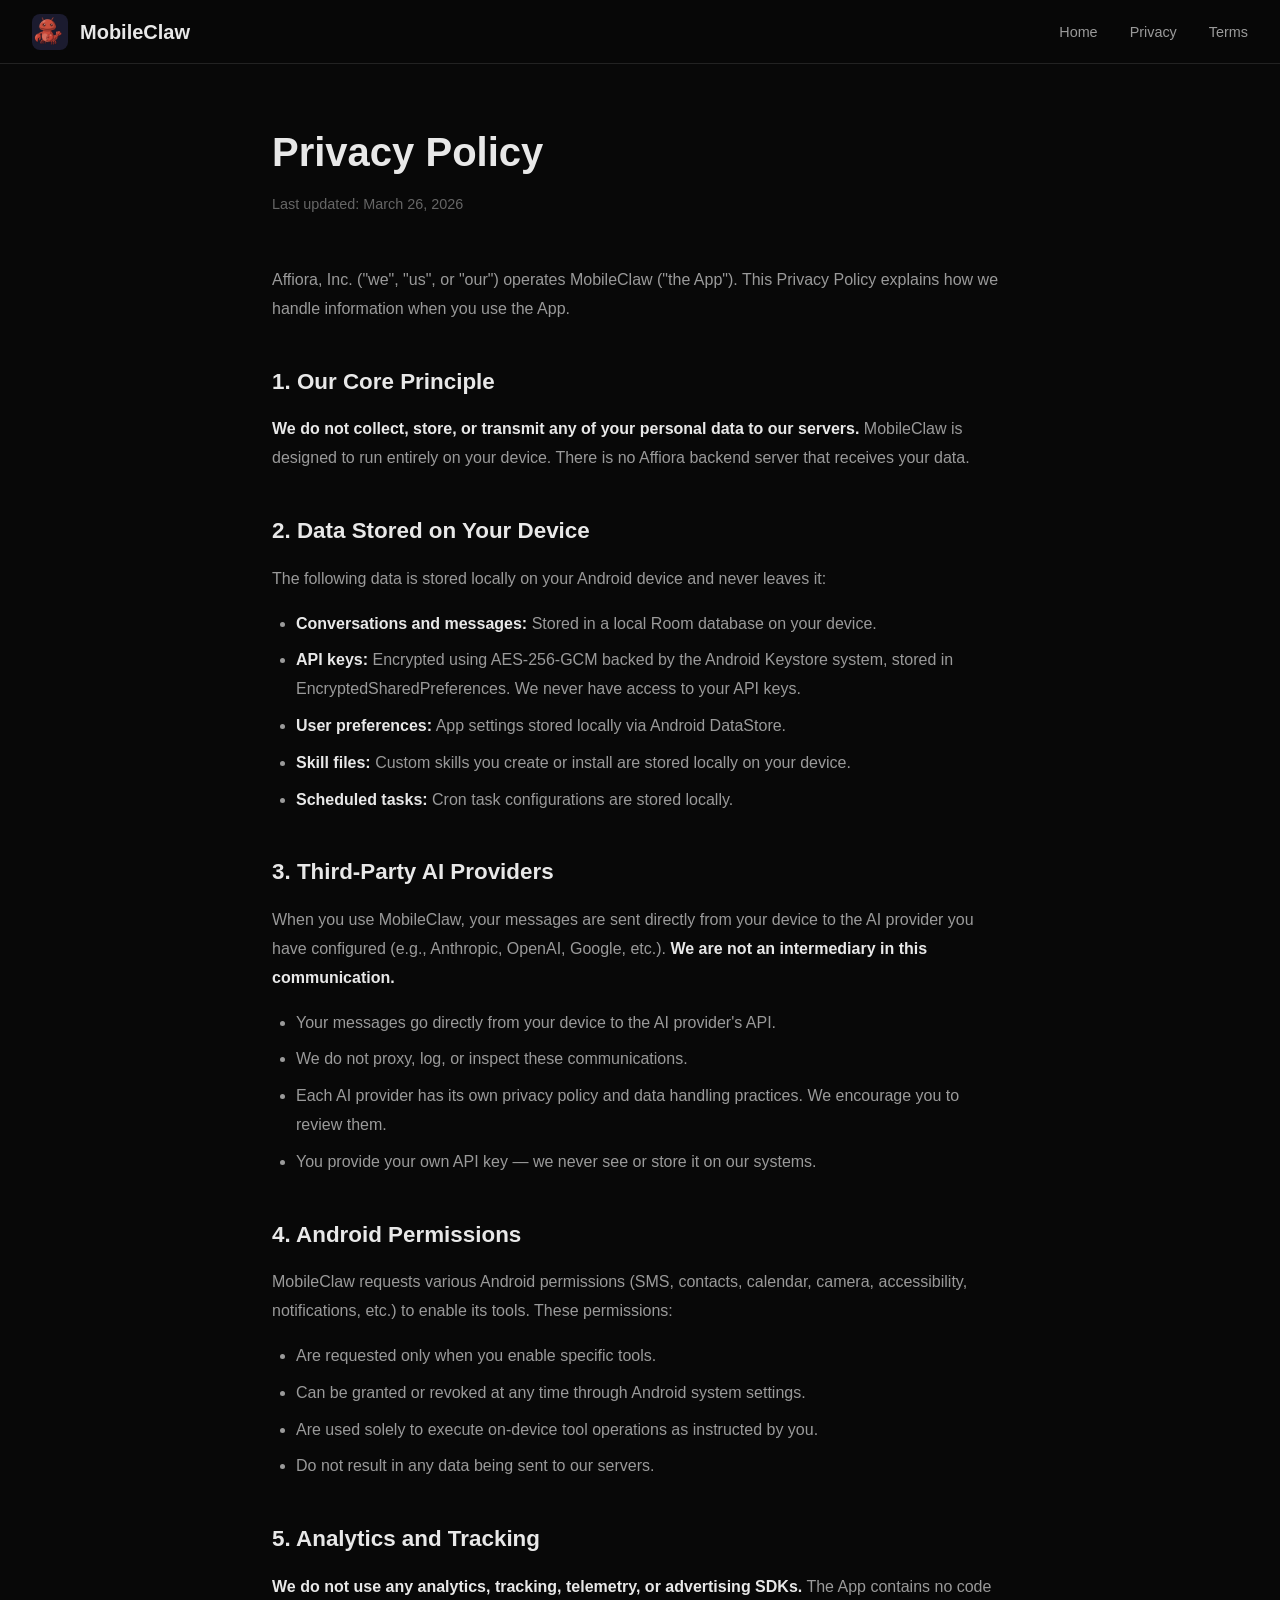
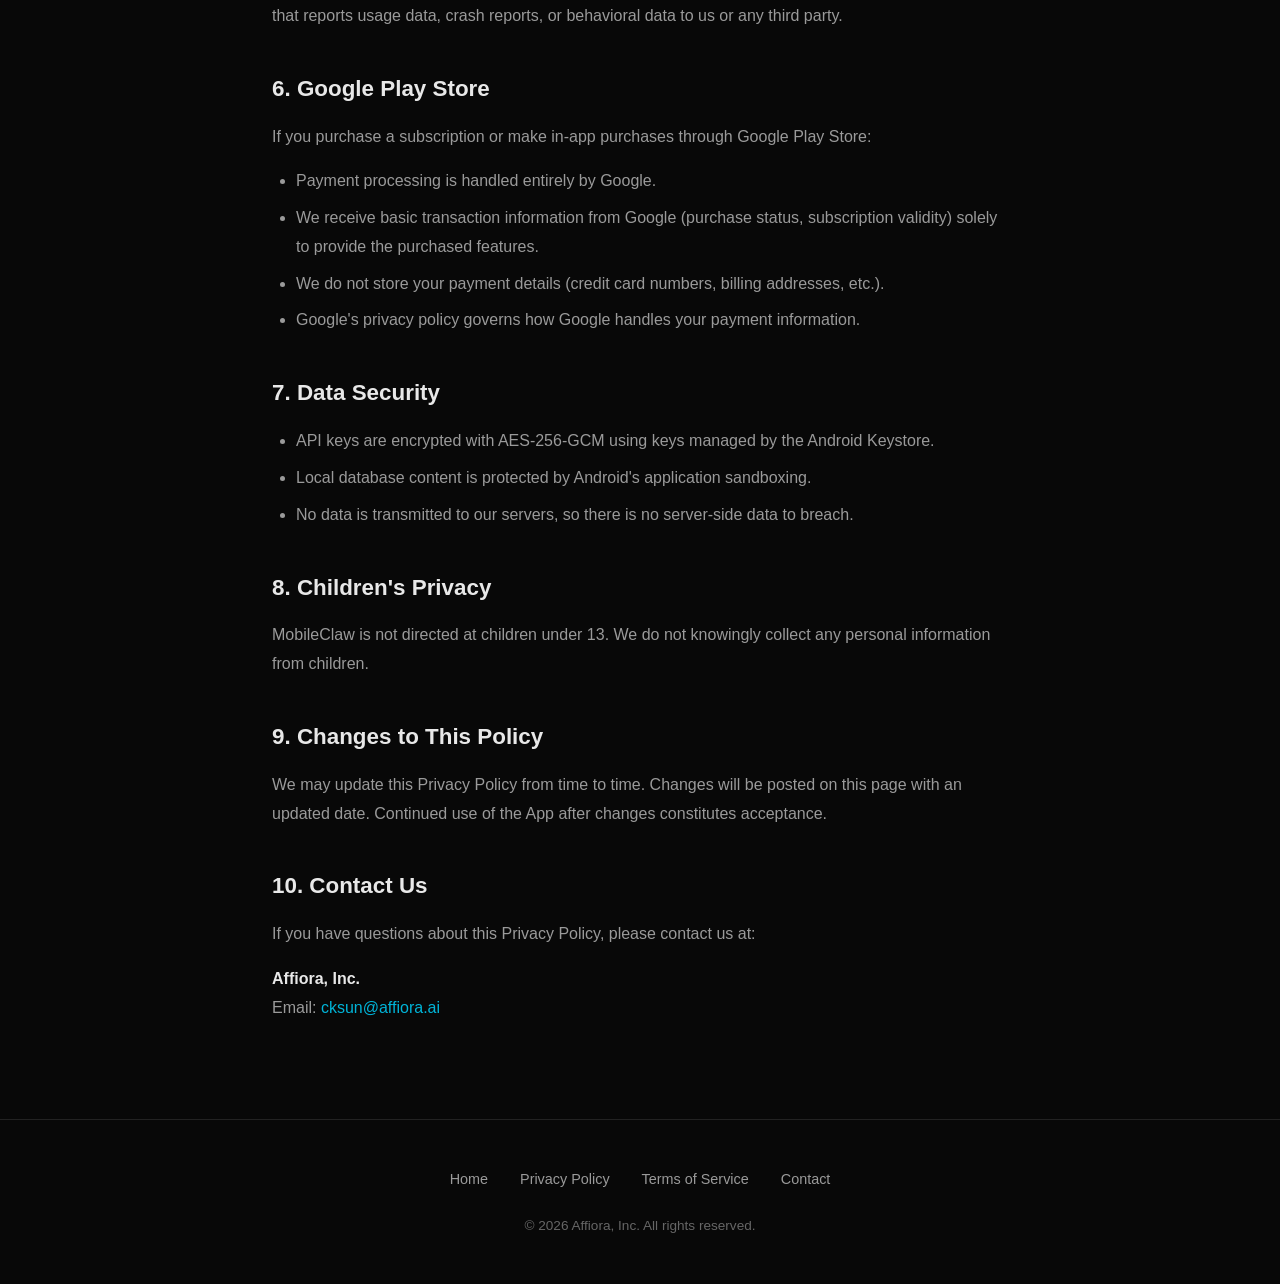
==== website/privacy.html @ 276eacce "Fix blackbox security vulnerabilities + crash protection Security (CRITICAL): - Strip __confirmed fr" ====
<!doctype html>
<html lang="en">
    <head>
        <meta charset="UTF-8" />
        <meta name="viewport" content="width=device-width, initial-scale=1.0" />
        <title>Privacy Policy — MobileClaw</title>
        <meta
            name="description"
            content="MobileClaw Privacy Policy. We don't collect your data."
        />
        <link rel="icon" href="assets/ic_launcher.png" type="image/png" />
        <link rel="stylesheet" href="style.css" />
    </head>
    <body>
        <nav class="navbar">
            <a href="/" class="navbar-brand">
                <img src="assets/ic_launcher.png" alt="MobileClaw" />
                <span>MobileClaw</span>
            </a>
            <ul class="navbar-links">
                <li><a href="/">Home</a></li>
                <li><a href="privacy.html">Privacy</a></li>
                <li><a href="terms.html">Terms</a></li>
            </ul>
        </nav>

        <main class="legal-page">
            <h1>Privacy Policy</h1>
            <p class="last-updated">Last updated: March 26, 2026</p>

            <p>
                Affiora, Inc. ("we", "us", or "our") operates MobileClaw ("the
                App"). This Privacy Policy explains how we handle information
                when you use the App.
            </p>

            <h2>1. Our Core Principle</h2>
            <p>
                <strong
                    >We do not collect, store, or transmit any of your personal
                    data to our servers.</strong
                >
                MobileClaw is designed to run entirely on your device. There is
                no Affiora backend server that receives your data.
            </p>

            <h2>2. Data Stored on Your Device</h2>
            <p>
                The following data is stored locally on your Android device and
                never leaves it:
            </p>
            <ul>
                <li>
                    <strong>Conversations and messages:</strong> Stored in a
                    local Room database on your device.
                </li>
                <li>
                    <strong>API keys:</strong> Encrypted using AES-256-GCM
                    backed by the Android Keystore system, stored in
                    EncryptedSharedPreferences. We never have access to your API
                    keys.
                </li>
                <li>
                    <strong>User preferences:</strong> App settings stored
                    locally via Android DataStore.
                </li>
                <li>
                    <strong>Skill files:</strong> Custom skills you create or
                    install are stored locally on your device.
                </li>
                <li>
                    <strong>Scheduled tasks:</strong> Cron task configurations
                    are stored locally.
                </li>
            </ul>

            <h2>3. Third-Party AI Providers</h2>
            <p>
                When you use MobileClaw, your messages are sent directly from
                your device to the AI provider you have configured (e.g.,
                Anthropic, OpenAI, Google, etc.).
                <strong
                    >We are not an intermediary in this communication.</strong
                >
            </p>
            <ul>
                <li>
                    Your messages go directly from your device to the AI
                    provider's API.
                </li>
                <li>We do not proxy, log, or inspect these communications.</li>
                <li>
                    Each AI provider has its own privacy policy and data
                    handling practices. We encourage you to review them.
                </li>
                <li>
                    You provide your own API key — we never see or store it on
                    our systems.
                </li>
            </ul>

            <h2>4. Android Permissions</h2>
            <p>
                MobileClaw requests various Android permissions (SMS, contacts,
                calendar, camera, accessibility, notifications, etc.) to enable
                its tools. These permissions:
            </p>
            <ul>
                <li>Are requested only when you enable specific tools.</li>
                <li>
                    Can be granted or revoked at any time through Android system
                    settings.
                </li>
                <li>
                    Are used solely to execute on-device tool operations as
                    instructed by you.
                </li>
                <li>Do not result in any data being sent to our servers.</li>
            </ul>

            <h2>5. Analytics and Tracking</h2>
            <p>
                <strong
                    >We do not use any analytics, tracking, telemetry, or
                    advertising SDKs.</strong
                >
                The App contains no code that reports usage data, crash reports,
                or behavioral data to us or any third party.
            </p>

            <h2>6. Google Play Store</h2>
            <p>
                If you purchase a subscription or make in-app purchases through
                Google Play Store:
            </p>
            <ul>
                <li>Payment processing is handled entirely by Google.</li>
                <li>
                    We receive basic transaction information from Google
                    (purchase status, subscription validity) solely to provide
                    the purchased features.
                </li>
                <li>
                    We do not store your payment details (credit card numbers,
                    billing addresses, etc.).
                </li>
                <li>
                    Google's privacy policy governs how Google handles your
                    payment information.
                </li>
            </ul>

            <h2>7. Data Security</h2>
            <ul>
                <li>
                    API keys are encrypted with AES-256-GCM using keys managed
                    by the Android Keystore.
                </li>
                <li>
                    Local database content is protected by Android's application
                    sandboxing.
                </li>
                <li>
                    No data is transmitted to our servers, so there is no
                    server-side data to breach.
                </li>
            </ul>

            <h2>8. Children's Privacy</h2>
            <p>
                MobileClaw is not directed at children under 13. We do not
                knowingly collect any personal information from children.
            </p>

            <h2>9. Changes to This Policy</h2>
            <p>
                We may update this Privacy Policy from time to time. Changes
                will be posted on this page with an updated date. Continued use
                of the App after changes constitutes acceptance.
            </p>

            <h2>10. Contact Us</h2>
            <p>
                If you have questions about this Privacy Policy, please contact
                us at:
            </p>
            <p>
                <strong>Affiora, Inc.</strong><br />
                Email: <a href="mailto:cksun@affiora.ai">cksun@affiora.ai</a>
            </p>
        </main>

        <footer class="footer">
            <div class="footer-links">
                <a href="/">Home</a>
                <a href="privacy.html">Privacy Policy</a>
                <a href="terms.html">Terms of Service</a>
                <a href="mailto:cksun@affiora.ai">Contact</a>
            </div>
            <p class="footer-copy">
                &copy; 2026 Affiora, Inc. All rights reserved.
            </p>
        </footer>
    </body>
</html>
---- website/style.css ----
/* MobileClaw Website — Dark theme matching OpenClaw aesthetic */

:root {
    --bg-primary: #080808;
    --bg-secondary: #111111;
    --bg-card: #161616;
    --bg-card-hover: #1e1e1e;
    --text-primary: #e8e8e8;
    --text-secondary: #9a9a9a;
    --text-muted: #666666;
    --accent: #00b4d8;
    --accent-dark: #0077b6;
    --accent-glow: rgba(0, 180, 216, 0.15);
    --border: #222222;
    --radius: 12px;
    --radius-sm: 8px;
    --font:
        -apple-system, BlinkMacSystemFont, "Inter", "Segoe UI", Roboto,
        sans-serif;
    --font-mono:
        "SF Mono", "Fira Code", "Cascadia Code", "JetBrains Mono", monospace;
}

* {
    margin: 0;
    padding: 0;
    box-sizing: border-box;
}

html {
    scroll-behavior: smooth;
    font-size: 16px;
}

body {
    font-family: var(--font);
    background: var(--bg-primary);
    color: var(--text-primary);
    line-height: 1.6;
    -webkit-font-smoothing: antialiased;
}

a {
    color: var(--accent);
    text-decoration: none;
    transition: color 0.2s;
}
a:hover {
    color: #33ccee;
}

/* ─── Navigation ─── */

.navbar {
    position: fixed;
    top: 0;
    left: 0;
    right: 0;
    z-index: 100;
    background: rgba(8, 8, 8, 0.85);
    backdrop-filter: blur(12px);
    -webkit-backdrop-filter: blur(12px);
    border-bottom: 1px solid var(--border);
    padding: 0 2rem;
    height: 64px;
    display: flex;
    align-items: center;
    justify-content: space-between;
}

.navbar-brand {
    display: flex;
    align-items: center;
    gap: 12px;
    font-size: 1.25rem;
    font-weight: 700;
    color: var(--text-primary);
}

.navbar-brand img {
    width: 36px;
    height: 36px;
    border-radius: 8px;
}

.navbar-links {
    display: flex;
    align-items: center;
    gap: 2rem;
    list-style: none;
}

.navbar-links a {
    color: var(--text-secondary);
    font-size: 0.9rem;
    font-weight: 500;
    transition: color 0.2s;
}
.navbar-links a:hover {
    color: var(--text-primary);
}

.navbar-links .btn-github {
    display: flex;
    align-items: center;
    gap: 6px;
    padding: 8px 16px;
    border: 1px solid var(--border);
    border-radius: var(--radius-sm);
    color: var(--text-primary);
    font-size: 0.85rem;
    transition:
        border-color 0.2s,
        background 0.2s;
}
.navbar-links .btn-github:hover {
    border-color: var(--text-muted);
    background: var(--bg-card);
}

.mobile-menu-btn {
    display: none;
    background: none;
    border: none;
    color: var(--text-primary);
    font-size: 1.5rem;
    cursor: pointer;
}

/* ─── Hero ─── */

.hero {
    min-height: 100vh;
    display: flex;
    flex-direction: column;
    align-items: center;
    justify-content: center;
    text-align: center;
    padding: 120px 2rem 80px;
    position: relative;
    overflow: hidden;
}

.hero::before {
    content: "";
    position: absolute;
    top: -200px;
    left: 50%;
    transform: translateX(-50%);
    width: 800px;
    height: 800px;
    background: radial-gradient(circle, var(--accent-glow) 0%, transparent 70%);
    pointer-events: none;
}

.hero-logo {
    width: 140px;
    height: 140px;
    border-radius: 28px;
    margin-bottom: 2rem;
    position: relative;
    animation: float 6s ease-in-out infinite;
}

@keyframes float {
    0%,
    100% {
        transform: translateY(0);
    }
    50% {
        transform: translateY(-12px);
    }
}

.hero-badge {
    display: inline-flex;
    align-items: center;
    gap: 8px;
    padding: 6px 16px;
    background: var(--bg-card);
    border: 1px solid var(--border);
    border-radius: 999px;
    font-size: 0.85rem;
    color: var(--text-secondary);
    margin-bottom: 1.5rem;
}

.hero-badge .dot {
    width: 8px;
    height: 8px;
    border-radius: 50%;
    background: #22c55e;
    animation: pulse 2s ease-in-out infinite;
}

@keyframes pulse {
    0%,
    100% {
        opacity: 1;
    }
    50% {
        opacity: 0.4;
    }
}

.hero h1 {
    font-size: clamp(2.5rem, 6vw, 4.5rem);
    font-weight: 800;
    line-height: 1.1;
    margin-bottom: 1.5rem;
    letter-spacing: -0.03em;
}

.hero h1 .gradient {
    background: linear-gradient(135deg, var(--accent), #90e0ef);
    -webkit-background-clip: text;
    -webkit-text-fill-color: transparent;
    background-clip: text;
}

.hero-subtitle {
    font-size: 1.25rem;
    color: var(--text-secondary);
    max-width: 600px;
    margin-bottom: 2.5rem;
    line-height: 1.7;
}

.hero-actions {
    display: flex;
    gap: 1rem;
    flex-wrap: wrap;
    justify-content: center;
}

.btn-primary {
    display: inline-flex;
    align-items: center;
    gap: 10px;
    padding: 14px 28px;
    background: linear-gradient(135deg, var(--accent), var(--accent-dark));
    color: #fff;
    font-size: 1rem;
    font-weight: 600;
    border-radius: var(--radius);
    border: none;
    cursor: pointer;
    transition:
        transform 0.2s,
        box-shadow 0.2s;
}
.btn-primary:hover {
    transform: translateY(-2px);
    box-shadow: 0 8px 24px rgba(0, 180, 216, 0.3);
    color: #fff;
}

.btn-secondary {
    display: inline-flex;
    align-items: center;
    gap: 10px;
    padding: 14px 28px;
    background: var(--bg-card);
    color: var(--text-primary);
    font-size: 1rem;
    font-weight: 600;
    border-radius: var(--radius);
    border: 1px solid var(--border);
    cursor: pointer;
    transition:
        border-color 0.2s,
        background 0.2s;
}
.btn-secondary:hover {
    border-color: var(--text-muted);
    background: var(--bg-card-hover);
}

/* ─── Section common ─── */

.section {
    padding: 100px 2rem;
    max-width: 1200px;
    margin: 0 auto;
}

.section-label {
    font-size: 0.8rem;
    font-weight: 700;
    text-transform: uppercase;
    letter-spacing: 0.1em;
    color: var(--accent);
    margin-bottom: 1rem;
}

.section-title {
    font-size: clamp(1.75rem, 4vw, 2.5rem);
    font-weight: 700;
    margin-bottom: 1rem;
    letter-spacing: -0.02em;
}

.section-desc {
    font-size: 1.1rem;
    color: var(--text-secondary);
    max-width: 600px;
    margin-bottom: 3rem;
}

/* ─── Features ─── */

.features-grid {
    display: grid;
    grid-template-columns: repeat(3, 1fr);
    gap: 1.5rem;
}

.feature-card {
    background: var(--bg-card);
    border: 1px solid var(--border);
    border-radius: var(--radius);
    padding: 2rem;
    transition:
        border-color 0.3s,
        transform 0.3s;
}
.feature-card:hover {
    border-color: var(--accent);
    transform: translateY(-4px);
}

.feature-icon {
    font-size: 2rem;
    margin-bottom: 1rem;
}

.feature-card h3 {
    font-size: 1.15rem;
    font-weight: 600;
    margin-bottom: 0.5rem;
}

.feature-card p {
    font-size: 0.95rem;
    color: var(--text-secondary);
    line-height: 1.6;
}

/* ─── How It Works ─── */

.steps {
    display: grid;
    grid-template-columns: repeat(3, 1fr);
    gap: 2rem;
    counter-reset: step;
}

.step {
    text-align: center;
    counter-increment: step;
    position: relative;
}

.step::before {
    content: counter(step);
    display: flex;
    align-items: center;
    justify-content: center;
    width: 56px;
    height: 56px;
    margin: 0 auto 1.5rem;
    background: linear-gradient(135deg, var(--accent), var(--accent-dark));
    color: #fff;
    font-size: 1.5rem;
    font-weight: 700;
    border-radius: 50%;
}

.step h3 {
    font-size: 1.15rem;
    font-weight: 600;
    margin-bottom: 0.5rem;
}

.step p {
    font-size: 0.95rem;
    color: var(--text-secondary);
}

/* ─── Screenshots / Phone Mockup ─── */

.screenshots {
    text-align: center;
}

.phone-mockups {
    display: flex;
    justify-content: center;
    gap: 2.5rem;
    flex-wrap: wrap;
    margin-top: 1rem;
}

.phone-frame {
    width: 280px;
    background: var(--bg-card);
    border: 2px solid var(--border);
    border-radius: 32px;
    padding: 12px;
    position: relative;
}

.phone-frame::before {
    content: "";
    position: absolute;
    top: 8px;
    left: 50%;
    transform: translateX(-50%);
    width: 80px;
    height: 24px;
    background: var(--bg-primary);
    border-radius: 12px;
    z-index: 2;
}

.phone-screen {
    background: #0f0f0f;
    border-radius: 22px;
    overflow: hidden;
    aspect-ratio: 9/19.5;
    display: flex;
    flex-direction: column;
}

/* Mockup chat screen */
.mock-chat {
    flex: 1;
    display: flex;
    flex-direction: column;
    padding: 40px 12px 12px;
}

.mock-chat-header {
    text-align: center;
    padding: 8px;
    font-size: 0.75rem;
    font-weight: 600;
    color: var(--text-primary);
    border-bottom: 1px solid var(--border);
    margin-bottom: 8px;
}

.mock-bubble {
    max-width: 85%;
    padding: 8px 12px;
    border-radius: 14px;
    font-size: 0.65rem;
    line-height: 1.4;
    margin-bottom: 6px;
}

.mock-bubble.user {
    align-self: flex-end;
    background: var(--accent-dark);
    color: #fff;
    border-bottom-right-radius: 4px;
}

.mock-bubble.agent {
    align-self: flex-start;
    background: var(--bg-card-hover);
    color: var(--text-primary);
    border-bottom-left-radius: 4px;
}

.mock-tool {
    align-self: flex-start;
    padding: 6px 10px;
    border-radius: 8px;
    font-size: 0.55rem;
    font-family: var(--font-mono);
    background: rgba(0, 180, 216, 0.1);
    border: 1px solid rgba(0, 180, 216, 0.2);
    color: var(--accent);
    margin-bottom: 6px;
}

.mock-input {
    margin-top: auto;
    padding: 8px 12px;
    background: var(--bg-card);
    border-radius: 20px;
    font-size: 0.6rem;
    color: var(--text-muted);
}

/* Mockup skills screen */
.mock-skills {
    flex: 1;
    display: flex;
    flex-direction: column;
    padding: 40px 12px 12px;
}

.mock-skills-header {
    text-align: center;
    padding: 8px;
    font-size: 0.75rem;
    font-weight: 600;
    color: var(--text-primary);
    margin-bottom: 8px;
}

.mock-skill-item {
    display: flex;
    align-items: center;
    gap: 8px;
    padding: 10px;
    background: var(--bg-card);
    border-radius: 10px;
    margin-bottom: 6px;
}

.mock-skill-icon {
    font-size: 1.1rem;
}

.mock-skill-info h4 {
    font-size: 0.65rem;
    font-weight: 600;
    color: var(--text-primary);
}

.mock-skill-info p {
    font-size: 0.5rem;
    color: var(--text-muted);
}

/* Mockup settings screen */
.mock-settings {
    flex: 1;
    display: flex;
    flex-direction: column;
    padding: 40px 12px 12px;
}

.mock-settings-header {
    text-align: center;
    padding: 8px;
    font-size: 0.75rem;
    font-weight: 600;
    color: var(--text-primary);
    margin-bottom: 12px;
}

.mock-setting-group {
    margin-bottom: 12px;
}

.mock-setting-group-title {
    font-size: 0.55rem;
    font-weight: 700;
    text-transform: uppercase;
    letter-spacing: 0.05em;
    color: var(--accent);
    margin-bottom: 6px;
    padding-left: 4px;
}

.mock-setting-row {
    display: flex;
    align-items: center;
    justify-content: space-between;
    padding: 8px 10px;
    background: var(--bg-card);
    border-radius: 8px;
    margin-bottom: 4px;
}

.mock-setting-label {
    font-size: 0.6rem;
    color: var(--text-primary);
}

.mock-toggle {
    width: 28px;
    height: 16px;
    background: var(--accent);
    border-radius: 8px;
    position: relative;
}

.mock-toggle::after {
    content: "";
    position: absolute;
    right: 2px;
    top: 2px;
    width: 12px;
    height: 12px;
    background: #fff;
    border-radius: 50%;
}

.mock-toggle.off {
    background: var(--text-muted);
}
.mock-toggle.off::after {
    right: auto;
    left: 2px;
}

.mock-setting-value {
    font-size: 0.55rem;
    color: var(--text-muted);
}

.phone-label {
    text-align: center;
    margin-top: 1rem;
    font-size: 0.9rem;
    color: var(--text-secondary);
    font-weight: 500;
}

/* ─── Providers ─── */

.providers-row {
    display: flex;
    flex-wrap: wrap;
    justify-content: center;
    gap: 1rem;
    margin-top: 2rem;
}

.provider-badge {
    padding: 10px 20px;
    background: var(--bg-card);
    border: 1px solid var(--border);
    border-radius: var(--radius-sm);
    font-size: 0.9rem;
    color: var(--text-secondary);
    font-weight: 500;
    transition: border-color 0.2s;
}
.provider-badge:hover {
    border-color: var(--accent);
}

/* ─── Tools list ─── */

.tools-section {
    text-align: center;
}

.tools-grid {
    display: flex;
    flex-wrap: wrap;
    justify-content: center;
    gap: 0.75rem;
    margin-top: 1rem;
}

.tool-tag {
    padding: 8px 16px;
    background: var(--bg-card);
    border: 1px solid var(--border);
    border-radius: 999px;
    font-size: 0.85rem;
    color: var(--text-secondary);
    font-family: var(--font-mono);
    transition:
        border-color 0.2s,
        color 0.2s;
}
.tool-tag:hover {
    border-color: var(--accent);
    color: var(--accent);
}

/* ─── CTA ─── */

.cta {
    text-align: center;
    padding: 100px 2rem;
    position: relative;
}

.cta::before {
    content: "";
    position: absolute;
    bottom: 0;
    left: 50%;
    transform: translateX(-50%);
    width: 600px;
    height: 400px;
    background: radial-gradient(circle, var(--accent-glow) 0%, transparent 70%);
    pointer-events: none;
}

.cta h2 {
    font-size: clamp(1.75rem, 4vw, 2.5rem);
    font-weight: 700;
    margin-bottom: 1rem;
}

.cta p {
    font-size: 1.1rem;
    color: var(--text-secondary);
    margin-bottom: 2rem;
}

/* ─── Footer ─── */

.footer {
    border-top: 1px solid var(--border);
    padding: 3rem 2rem;
    text-align: center;
}

.footer-links {
    display: flex;
    justify-content: center;
    gap: 2rem;
    margin-bottom: 1.5rem;
    flex-wrap: wrap;
}

.footer-links a {
    color: var(--text-secondary);
    font-size: 0.9rem;
}
.footer-links a:hover {
    color: var(--text-primary);
}

.footer-copy {
    font-size: 0.85rem;
    color: var(--text-muted);
}

/* ─── Legal pages ─── */

.legal-page {
    max-width: 800px;
    margin: 0 auto;
    padding: 120px 2rem 80px;
}

.legal-page h1 {
    font-size: 2.5rem;
    font-weight: 700;
    margin-bottom: 0.5rem;
}

.legal-page .last-updated {
    color: var(--text-muted);
    font-size: 0.9rem;
    margin-bottom: 3rem;
}

.legal-page h2 {
    font-size: 1.4rem;
    font-weight: 600;
    margin-top: 2.5rem;
    margin-bottom: 1rem;
    color: var(--text-primary);
}

.legal-page p,
.legal-page li {
    font-size: 1rem;
    color: var(--text-secondary);
    line-height: 1.8;
    margin-bottom: 1rem;
}

.legal-page ul {
    padding-left: 1.5rem;
    margin-bottom: 1rem;
}

.legal-page li {
    margin-bottom: 0.5rem;
}

.legal-page strong {
    color: var(--text-primary);
}

/* ─── Responsive ─── */

@media (max-width: 900px) {
    .features-grid {
        grid-template-columns: repeat(2, 1fr);
    }
    .steps {
        grid-template-columns: 1fr;
        gap: 3rem;
    }
    .phone-mockups {
        gap: 1.5rem;
    }
    .phone-frame {
        width: 240px;
    }
}

@media (max-width: 640px) {
    .navbar-links {
        display: none;
    }
    .navbar-links.open {
        display: flex;
        flex-direction: column;
        position: absolute;
        top: 64px;
        left: 0;
        right: 0;
        background: var(--bg-primary);
        border-bottom: 1px solid var(--border);
        padding: 1rem 2rem;
        gap: 1rem;
    }
    .mobile-menu-btn {
        display: block;
    }
    .features-grid {
        grid-template-columns: 1fr;
    }
    .hero-actions {
        flex-direction: column;
        align-items: center;
    }
    .phone-mockups {
        flex-direction: column;
        align-items: center;
    }
    .phone-frame {
        width: 260px;
    }
    .section {
        padding: 60px 1.5rem;
    }
}

/* ─── Animations ─── */

.fade-in {
    opacity: 0;
    transform: translateY(20px);
    transition:
        opacity 0.6s ease,
        transform 0.6s ease;
}

.fade-in.visible {
    opacity: 1;
    transform: translateY(0);
}
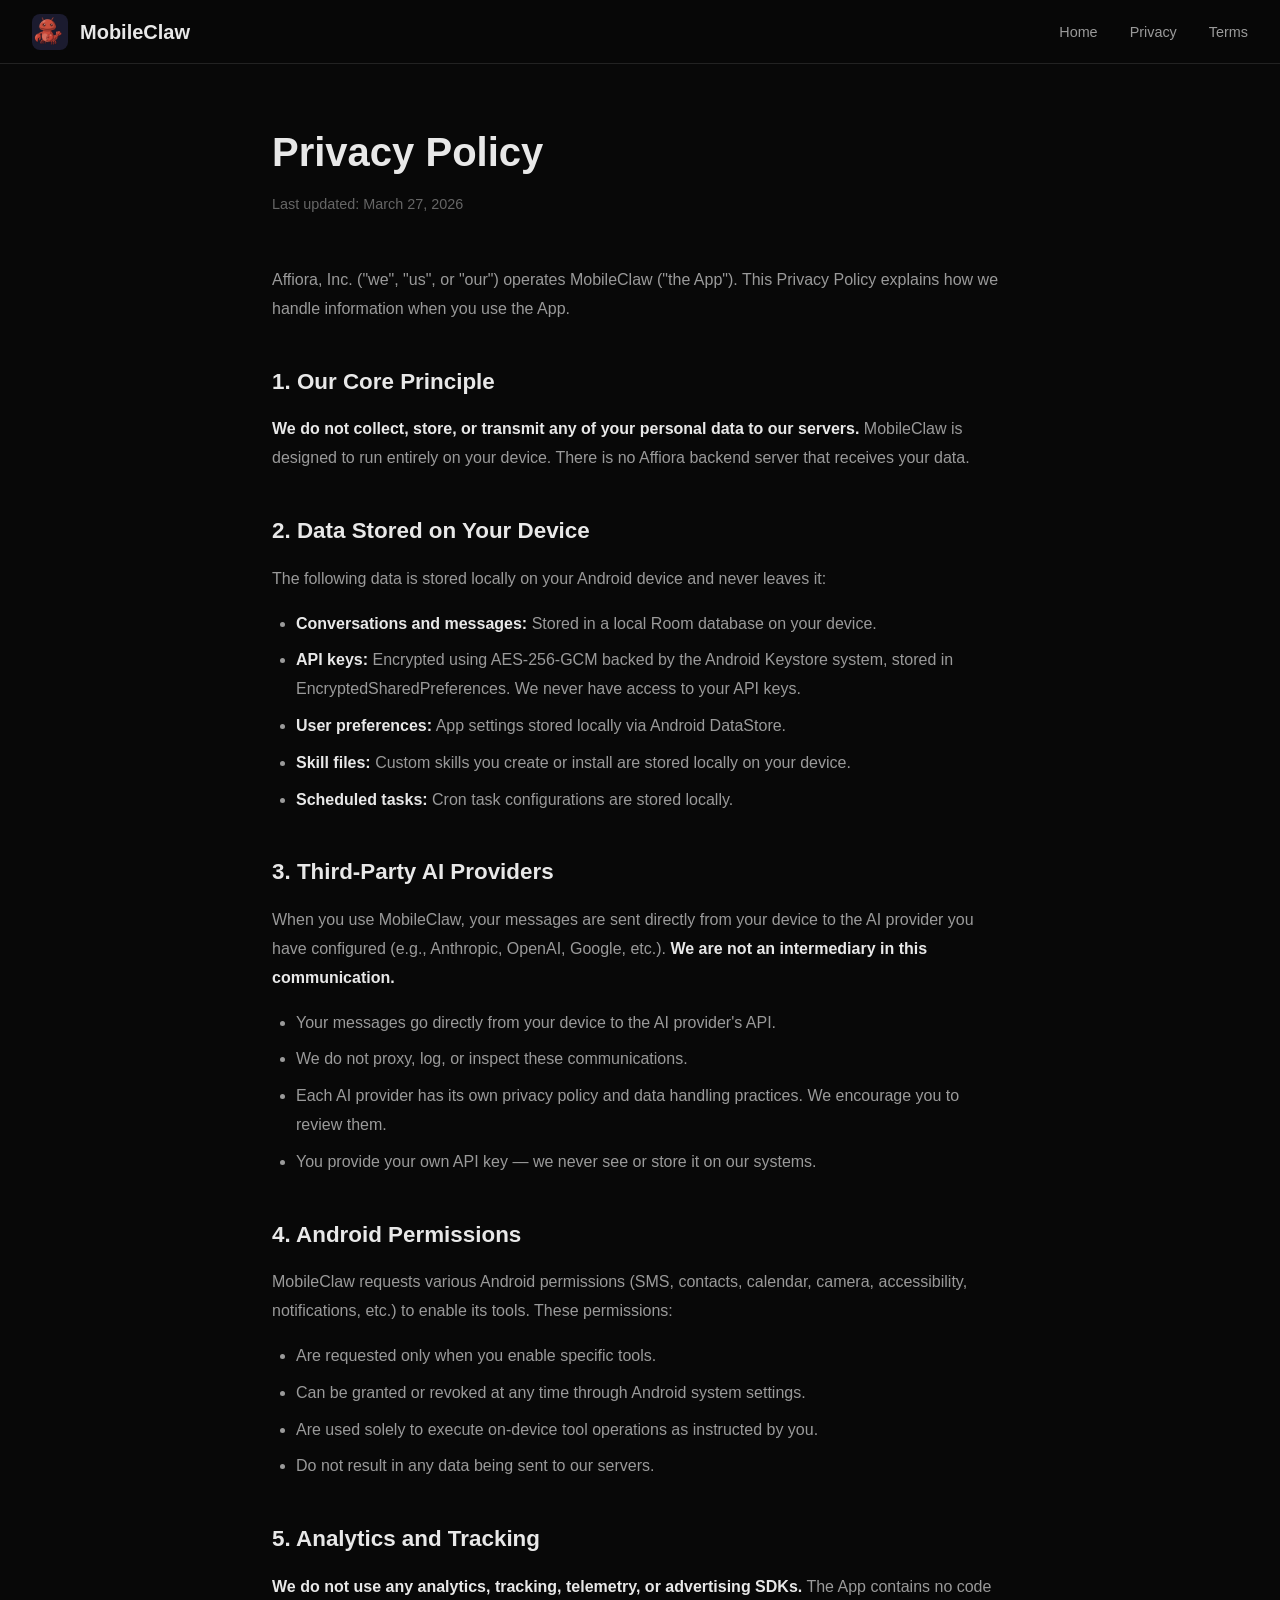
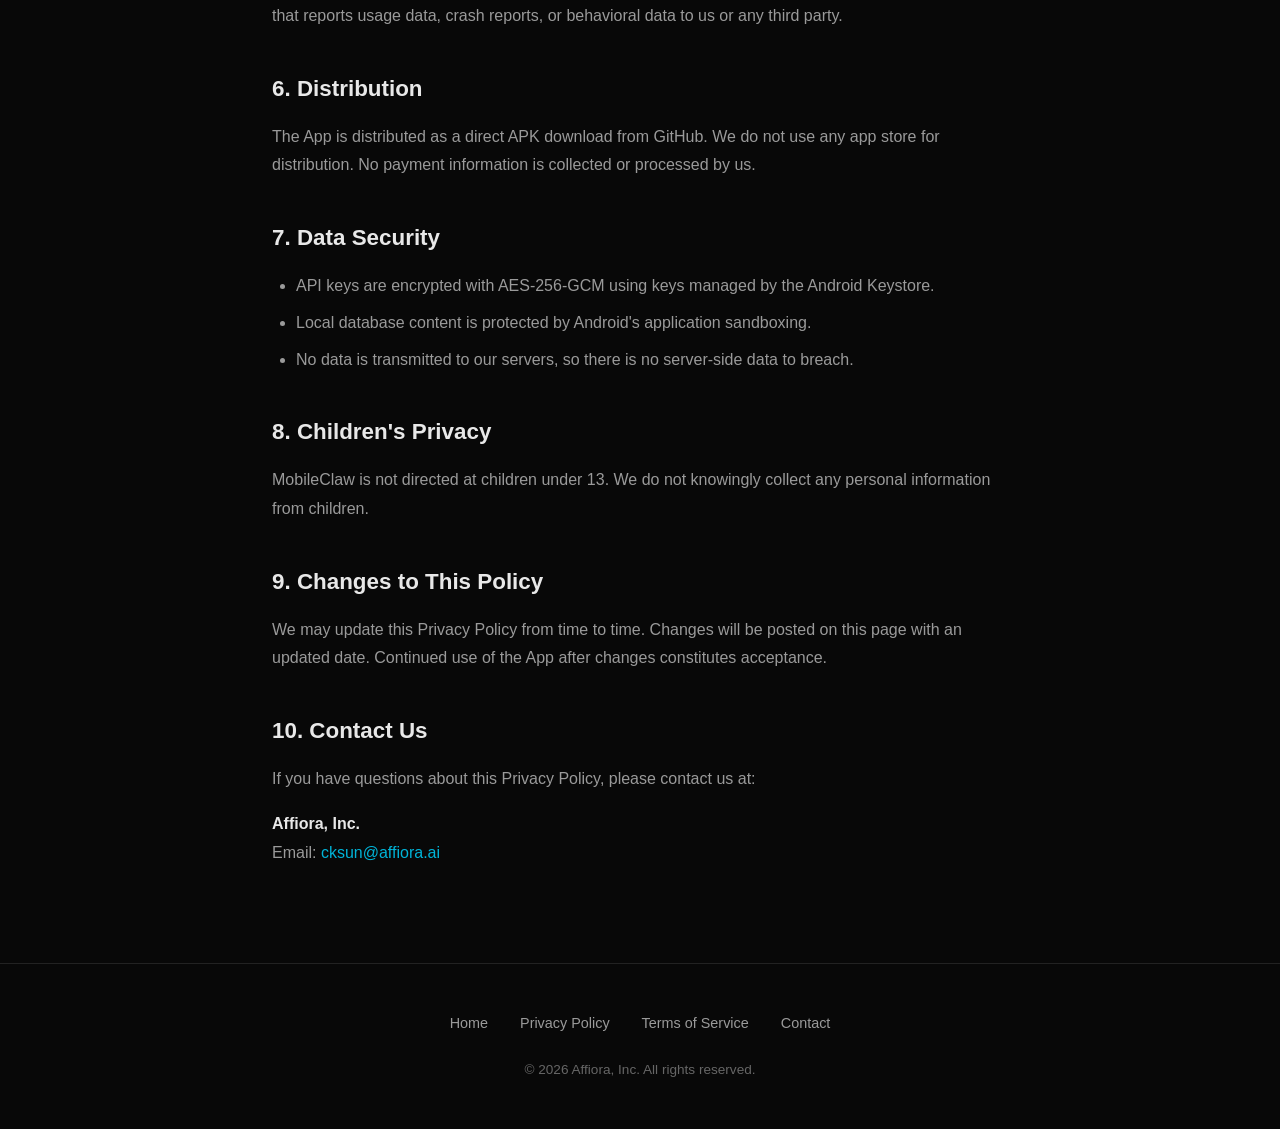
==== commit dd2a427e: "Fix Telegram polling: set HttpTimeout to 60s (was defaulting below 30s long poll)" ====
--- a/website/privacy.html
+++ b/website/privacy.html
@@ -26,7 +26,7 @@
 
         <main class="legal-page">
             <h1>Privacy Policy</h1>
-            <p class="last-updated">Last updated: March 26, 2026</p>
+            <p class="last-updated">Last updated: March 27, 2026</p>
 
             <p>
                 Affiora, Inc. ("we", "us", or "our") operates MobileClaw ("the
@@ -128,27 +128,12 @@
                 or behavioral data to us or any third party.
             </p>
 
-            <h2>6. Google Play Store</h2>
+            <h2>6. Distribution</h2>
             <p>
-                If you purchase a subscription or make in-app purchases through
-                Google Play Store:
+                The App is distributed as a direct APK download from GitHub. We
+                do not use any app store for distribution. No payment
+                information is collected or processed by us.
             </p>
-            <ul>
-                <li>Payment processing is handled entirely by Google.</li>
-                <li>
-                    We receive basic transaction information from Google
-                    (purchase status, subscription validity) solely to provide
-                    the purchased features.
-                </li>
-                <li>
-                    We do not store your payment details (credit card numbers,
-                    billing addresses, etc.).
-                </li>
-                <li>
-                    Google's privacy policy governs how Google handles your
-                    payment information.
-                </li>
-            </ul>
 
             <h2>7. Data Security</h2>
             <ul>
